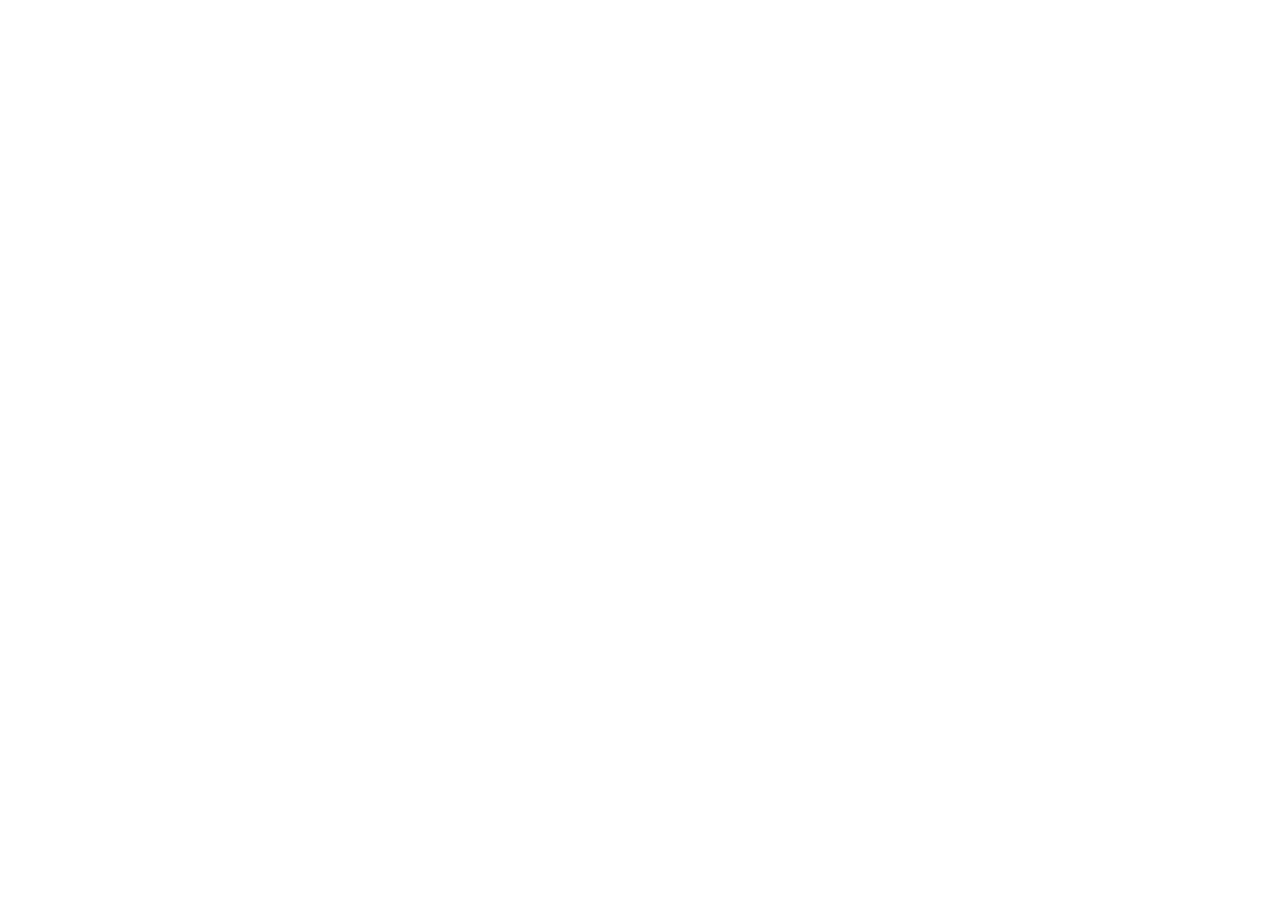
==== admin/index.html @ 70575418 "Adiciona painel /admin (Sveltia CMS) para gerenciar os bolos - Produtos migrados de js/produtos.js p" ====
<!doctype html>
<html lang="pt-BR">
<head>
  <meta charset="utf-8">
  <meta name="viewport" content="width=device-width, initial-scale=1">
  <meta name="robots" content="noindex, nofollow">
  <title>Painel — Belmiro Bolos</title>
</head>
<body>
  <!-- Sveltia CMS: lê a configuração de admin/config.yml -->
  <script src="https://unpkg.com/@sveltia/cms@0.218.3/dist/sveltia-cms.js"></script>
</body>
</html>
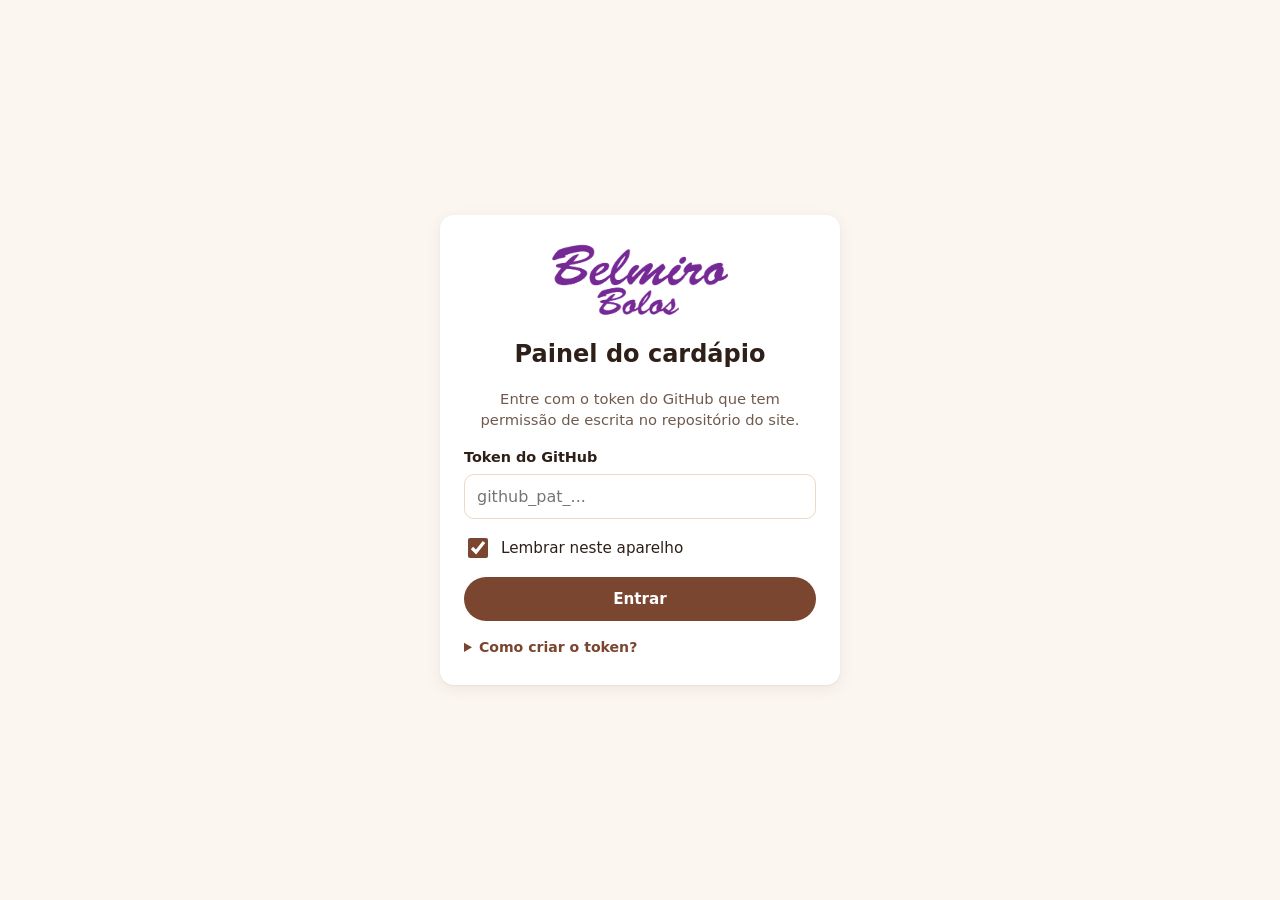
==== commit a3aaa051: "Troca o Sveltia CMS por um painel próprio em /admin - Painel em HTML/CSS/JS puro: bolos (criar, edit" ====
--- a/admin/index.html
+++ b/admin/index.html
@@ -2,12 +2,244 @@
 <html lang="pt-BR">
 <head>
   <meta charset="utf-8">
-  <meta name="viewport" content="width=device-width, initial-scale=1">
+  <meta name="viewport" content="width=device-width, initial-scale=1, viewport-fit=cover">
+  <meta http-equiv="Content-Security-Policy" content="default-src 'self'; script-src 'self'; style-src 'self' https://fonts.googleapis.com; font-src https://fonts.gstatic.com; img-src 'self' blob: data: https://raw.githubusercontent.com; connect-src https://api.github.com; object-src 'none'; base-uri 'self'; form-action 'none'">
   <meta name="robots" content="noindex, nofollow">
-  <title>Painel — Belmiro Bolos</title>
+  <meta name="referrer" content="no-referrer">
+  <title>Painel · Belmiro Bolos</title>
+  <link rel="icon" href="../img/logo.svg" type="image/svg+xml">
+  <link rel="preconnect" href="https://fonts.googleapis.com">
+  <link rel="preconnect" href="https://fonts.gstatic.com" crossorigin>
+  <link rel="stylesheet" href="https://fonts.googleapis.com/css2?family=Bricolage+Grotesque:opsz,wght@12..96,600..800&family=Plus+Jakarta+Sans:wght@400..800&display=swap">
+  <link rel="stylesheet" href="admin.css">
+  <script src="admin.js" defer></script>
 </head>
 <body>
-  <!-- Sveltia CMS: lê a configuração de admin/config.yml -->
-  <script src="https://unpkg.com/@sveltia/cms@0.218.3/dist/sveltia-cms.js"></script>
+
+  <!-- ================= Login ================= -->
+  <main id="telaLogin" class="login" hidden>
+    <form id="formLogin" class="login__cartao" novalidate>
+      <img class="login__logo" src="../img/utils/logo-horizontal.png" alt="Belmiro Bolos" width="220" height="70">
+      <h1>Painel do cardápio</h1>
+      <p class="suave">Entre com o token do GitHub que tem permissão de escrita no repositório do site.</p>
+
+      <label class="campo">
+        <span class="campo__rotulo">Token do GitHub</span>
+        <input id="campoToken" type="password" autocomplete="off" spellcheck="false" placeholder="github_pat_..." required>
+      </label>
+
+      <label class="checagem">
+        <input id="campoLembrar" type="checkbox" checked>
+        <span>Lembrar neste aparelho</span>
+      </label>
+
+      <p id="erroLogin" class="erro" role="alert" hidden></p>
+
+      <button id="btnEntrar" class="btn btn--primario btn--largo" type="submit">Entrar</button>
+
+      <details class="ajuda">
+        <summary>Como criar o token?</summary>
+        <ol>
+          <li>Abra <a href="https://github.com/settings/personal-access-tokens/new" target="_blank" rel="noopener">github.com/settings/personal-access-tokens/new</a>.</li>
+          <li><b>Repository access:</b> "Only select repositories", marque o repositório do site.</li>
+          <li><b>Permissions → Contents:</b> "Read and write".</li>
+          <li>Gere, copie e cole aqui. Para bloquear o acesso, basta revogar o token no GitHub.</li>
+        </ol>
+      </details>
+    </form>
+  </main>
+
+  <!-- ================= Painel ================= -->
+  <div id="telaApp" class="app" hidden>
+    <header class="topo">
+      <div class="topo__linha">
+        <div class="topo__marca">
+          <img src="../img/logo.svg" alt="" width="32" height="32">
+          <span>Painel</span>
+        </div>
+        <div class="topo__acoes">
+          <a class="btn btn--fantasma btn--p" href="../" target="_blank" rel="noopener">Ver site</a>
+          <button id="btnSair" class="btn btn--fantasma btn--p" type="button">Sair</button>
+        </div>
+      </div>
+      <div class="topo__linha topo__linha--publicar">
+        <p id="status" class="status" aria-live="polite">Carregando…</p>
+        <div class="topo__acoes">
+          <button id="btnDescartar" class="btn btn--fantasma btn--p" type="button" hidden>Descartar</button>
+          <button id="btnPublicar" class="btn btn--primario" type="button" disabled>Publicar</button>
+        </div>
+      </div>
+      <nav class="abas" role="tablist" aria-label="Seções">
+        <button class="aba" role="tab" type="button" data-aba="bolos" aria-selected="true">Bolos</button>
+        <button class="aba" role="tab" type="button" data-aba="categorias" aria-selected="false">Categorias</button>
+        <button class="aba" role="tab" type="button" data-aba="loja" aria-selected="false">Loja</button>
+      </nav>
+    </header>
+
+    <main class="conteudo">
+      <!-- ---------- Bolos ---------- -->
+      <section id="abaBolos" class="painel" role="tabpanel" aria-label="Bolos">
+        <div class="filtros">
+          <input id="campoBusca" class="filtros__busca" type="search" placeholder="Buscar bolo…" aria-label="Buscar bolo">
+          <select id="filtroCategoria" aria-label="Filtrar por categoria"></select>
+          <button id="btnNovoBolo" class="btn btn--primario" type="button">+ Novo bolo</button>
+        </div>
+        <p id="avisoOrdem" class="dica" hidden>Para reordenar, limpe a busca e o filtro.</p>
+        <p class="dica" id="dicaOrdem">Arraste pela alça <span aria-hidden="true">⠿</span> para mudar a ordem no cardápio.</p>
+        <ul id="listaBolos" class="lista"></ul>
+        <p id="semBolos" class="vazio" hidden>Nenhum bolo encontrado.</p>
+      </section>
+
+      <!-- ---------- Categorias ---------- -->
+      <section id="abaCategorias" class="painel" role="tabpanel" aria-label="Categorias" hidden>
+        <form id="formCategoria" class="filtros" novalidate>
+          <input id="campoNovaCategoria" class="filtros__busca" type="text" maxlength="40" placeholder="Nome da nova categoria" aria-label="Nome da nova categoria">
+          <button class="btn btn--primario" type="submit">+ Adicionar</button>
+        </form>
+        <p class="dica">A ordem aqui é a ordem dos botões de categoria no site. Só dá para excluir categorias sem bolos.</p>
+        <ul id="listaCategorias" class="lista"></ul>
+        <p id="semCategorias" class="vazio" hidden>Nenhuma categoria ainda.</p>
+      </section>
+
+      <!-- ---------- Loja ---------- -->
+      <section id="abaLoja" class="painel" role="tabpanel" aria-label="Loja" hidden>
+        <form id="formLoja" class="formulario" novalidate>
+          <fieldset>
+            <legend>Contato</legend>
+            <label class="campo"><span class="campo__rotulo">Nome da loja</span>
+              <input type="text" data-campo="nomeLoja" maxlength="60"></label>
+            <label class="campo"><span class="campo__rotulo">WhatsApp (recebe os pedidos)</span>
+              <input type="tel" data-campo="whatsapp" data-tipo="digitos" inputmode="numeric" maxlength="15" placeholder="5513991173134">
+              <span class="campo__dica">Só números: 55 + DDD + número.</span></label>
+            <label class="campo"><span class="campo__rotulo">Mensagem do botão de contato</span>
+              <input type="text" data-campo="mensagemContato" maxlength="200"></label>
+            <label class="campo"><span class="campo__rotulo">Telefone fixo</span>
+              <input type="tel" data-campo="rodape.telefone" maxlength="20" placeholder="(13) 2202-1187">
+              <span class="campo__dica">Deixe vazio para ocultar.</span></label>
+            <label class="campo"><span class="campo__rotulo">Quantidade máxima de um mesmo bolo por pedido</span>
+              <input type="number" data-campo="quantidadeMaxima" data-tipo="numero" min="1" max="99" inputmode="numeric"></label>
+          </fieldset>
+
+          <fieldset>
+            <legend>Rodapé</legend>
+            <label class="campo"><span class="campo__rotulo">Frase de apresentação</span>
+              <textarea data-campo="rodape.slogan" rows="2" maxlength="200"></textarea></label>
+            <label class="campo"><span class="campo__rotulo">Endereço (rua, número, bairro)</span>
+              <input type="text" data-campo="rodape.endereco" maxlength="120"></label>
+            <label class="campo"><span class="campo__rotulo">Horário de funcionamento</span>
+              <textarea data-campo="rodape.horario" data-tipo="linhas" rows="3"></textarea>
+              <span class="campo__dica">Uma linha por item, ex.: "Sábado: 8h30 às 19h".</span></label>
+            <label class="campo"><span class="campo__rotulo">Instagram (sem @)</span>
+              <input type="text" data-campo="rodape.instagram" maxlength="30" autocapitalize="off"></label>
+            <label class="campo"><span class="campo__rotulo">Facebook (nome da página)</span>
+              <input type="text" data-campo="rodape.facebook" maxlength="50" autocapitalize="off"></label>
+          </fieldset>
+
+          <fieldset>
+            <legend>Google (SEO local)</legend>
+            <div class="grade-3">
+              <label class="campo"><span class="campo__rotulo">Cidade</span>
+                <input type="text" data-campo="seo.cidade" maxlength="60"></label>
+              <label class="campo"><span class="campo__rotulo">UF</span>
+                <input type="text" data-campo="seo.estado" maxlength="2" autocapitalize="characters"></label>
+              <label class="campo"><span class="campo__rotulo">CEP</span>
+                <input type="text" data-campo="seo.cep" maxlength="9" inputmode="numeric"></label>
+            </div>
+            <label class="campo"><span class="campo__rotulo">Horários no formato do Google</span>
+              <textarea data-campo="seo.horarios" data-tipo="linhas" rows="2" spellcheck="false"></textarea>
+              <span class="campo__dica">Uma linha por faixa. Dias em inglês (Mo Tu We Th Fr Sa Su), ex.: "Mo-Fr 09:00-19:00".</span></label>
+          </fieldset>
+        </form>
+      </section>
+    </main>
+  </div>
+
+  <!-- ================= Editor de bolo ================= -->
+  <dialog id="dialogoBolo" class="dialogo" aria-labelledby="tituloDialogo">
+    <form id="formBolo" class="dialogo__corpo" method="dialog" novalidate>
+      <header class="dialogo__topo">
+        <h2 id="tituloDialogo">Bolo</h2>
+        <button class="btn-icone" type="button" data-fechar aria-label="Fechar">✕</button>
+      </header>
+
+      <div class="dialogo__rolagem">
+        <div class="foto-editor">
+          <div id="molduraFoto" class="foto-editor__moldura">
+            <img id="previaFoto" alt="" draggable="false">
+            <span id="semFoto" class="foto-editor__vazio">Sem foto</span>
+          </div>
+          <p id="dicaEnquadrar" class="campo__dica" hidden>Arraste a foto para ajustar o enquadramento (4:3).</p>
+          <label class="btn btn--secundario btn--largo">
+            <input id="campoFoto" type="file" accept="image/*" hidden>
+            <span id="rotuloFoto">Escolher foto</span>
+          </label>
+        </div>
+
+        <label class="campo"><span class="campo__rotulo">Nome *</span>
+          <input id="boloNome" type="text" maxlength="60" required></label>
+
+        <div class="grade-2">
+          <label class="campo"><span class="campo__rotulo">Preço (R$) *</span>
+            <input id="boloPreco" type="text" inputmode="decimal" placeholder="35,00" required></label>
+          <label class="campo"><span class="campo__rotulo">Categoria *</span>
+            <select id="boloCategoria" required></select></label>
+        </div>
+
+        <label class="interruptor">
+          <input id="boloDisponivel" type="checkbox">
+          <span class="interruptor__trilho" aria-hidden="true"></span>
+          <span>Disponível para pedido</span>
+        </label>
+
+        <label class="campo"><span class="campo__rotulo">Selo de destaque</span>
+          <input id="boloDestaque" type="text" maxlength="24" placeholder='Ex.: "Mais pedido" (vazio = sem selo)'></label>
+
+        <label class="campo"><span class="campo__rotulo">Descrição curta</span>
+          <textarea id="boloDescricao" rows="2" maxlength="140"></textarea>
+          <span class="campo__dica">Aparece no card do cardápio.</span></label>
+
+        <label class="campo"><span class="campo__rotulo">Detalhes</span>
+          <textarea id="boloDetalhes" rows="4" maxlength="600"></textarea>
+          <span class="campo__dica">Texto maior, exibido ao abrir o bolo.</span></label>
+
+        <p id="boloId" class="campo__dica"></p>
+        <p id="erroBolo" class="erro" role="alert" hidden></p>
+      </div>
+
+      <footer class="dialogo__rodape">
+        <button id="btnExcluirBolo" class="btn btn--perigo btn--p" type="button">Excluir</button>
+        <button id="btnDuplicarBolo" class="btn btn--fantasma btn--p" type="button">Duplicar</button>
+        <span class="espaco"></span>
+        <button id="btnSalvarBolo" class="btn btn--primario" type="submit">Salvar</button>
+      </footer>
+    </form>
+  </dialog>
+
+  <!-- ================= Modelos ================= -->
+  <template id="modeloBolo">
+    <li class="item">
+      <button class="alca" type="button" aria-label="Mover">⠿</button>
+      <img class="item__foto" alt="" width="64" height="48" loading="lazy">
+      <button class="item__info" type="button">
+        <span class="item__nome"></span>
+        <span class="item__meta"></span>
+      </button>
+      <label class="interruptor interruptor--p" title="Disponível">
+        <input class="item__disponivel" type="checkbox">
+        <span class="interruptor__trilho" aria-hidden="true"></span>
+      </label>
+    </li>
+  </template>
+
+  <template id="modeloCategoria">
+    <li class="item">
+      <button class="alca" type="button" aria-label="Mover">⠿</button>
+      <input class="item__campo" type="text" maxlength="40" aria-label="Nome da categoria">
+      <span class="item__meta item__contagem"></span>
+      <button class="btn-icone item__excluir" type="button" aria-label="Excluir categoria">🗑</button>
+    </li>
+  </template>
+
+  <div id="toast" class="toast" role="status" aria-live="polite" hidden></div>
 </body>
 </html>
--- a/admin/admin.css
+++ b/admin/admin.css
@@ -0,0 +1,445 @@
+/* =================================================================
+   BELMIRO BOLOS - Painel do cardápio
+   Mobile-first. Mesmas cores do site (css/style.css).
+   ================================================================= */
+
+:root {
+  --marrom: #7a4630;
+  --marrom-escuro: #5a3222;
+  --creme: #fbf6f0;
+  --creme-2: #f6e7d8;
+  --pessego: #e9b58f;
+  --texto: #2e2019;
+  --texto-suave: #6f5a4d;
+  --borda: #ead9c8;
+  --branco: #ffffff;
+  --verde: #1c8a4b;
+  --erro: #b3261e;
+  --erro-fundo: #fbe9e7;
+  --aviso: #8a5a00;
+  --aviso-fundo: #fff4d6;
+
+  --fonte-titulo: "Bricolage Grotesque", "Plus Jakarta Sans", system-ui, -apple-system, "Segoe UI", Roboto, sans-serif;
+  --fonte-texto: "Plus Jakarta Sans", system-ui, -apple-system, "Segoe UI", Roboto, sans-serif;
+
+  --raio: 14px;
+  --raio-p: 10px;
+  --sombra: 0 1px 2px rgba(90, 50, 34, .06), 0 4px 16px rgba(90, 50, 34, .08);
+  --sombra-forte: 0 12px 40px rgba(46, 32, 25, .25);
+  --gutter: 16px;
+  --largura: 900px;
+
+  color-scheme: light;
+}
+
+/* ---------- Base ---------- */
+*, *::before, *::after { box-sizing: border-box; }
+
+body {
+  margin: 0;
+  min-height: 100dvh;
+  background: var(--creme);
+  color: var(--texto);
+  font-family: var(--fonte-texto);
+  font-size: 16px;
+  line-height: 1.45;
+  -webkit-font-smoothing: antialiased;
+  -webkit-tap-highlight-color: transparent;
+}
+
+img { max-width: 100%; display: block; }
+button, input, select, textarea { font: inherit; color: inherit; }
+button { cursor: pointer; }
+button:disabled { cursor: not-allowed; }
+h1, h2, p { margin: 0; }
+ul, ol { margin: 0; padding: 0; }
+a { color: var(--marrom); }
+
+[hidden] { display: none !important; }
+
+:focus-visible {
+  outline: 3px solid var(--pessego);
+  outline-offset: 2px;
+}
+
+.suave { color: var(--texto-suave); }
+
+/* ---------- Botões ---------- */
+.btn {
+  display: inline-flex;
+  align-items: center;
+  justify-content: center;
+  gap: 6px;
+  min-height: 44px;
+  padding: 0 18px;
+  border: 1.5px solid transparent;
+  border-radius: 999px;
+  background: none;
+  font-weight: 700;
+  font-size: .95rem;
+  text-decoration: none;
+  white-space: nowrap;
+  transition: background-color .15s, border-color .15s, opacity .15s;
+}
+.btn--p { min-height: 38px; padding: 0 14px; font-size: .88rem; }
+.btn--largo { width: 100%; }
+.btn--primario { background: var(--marrom); color: var(--branco); }
+.btn--primario:hover:not(:disabled) { background: var(--marrom-escuro); }
+.btn--primario:disabled { opacity: .45; }
+.btn--secundario { border-color: var(--marrom); color: var(--marrom); background: var(--branco); }
+.btn--secundario:hover { background: var(--creme-2); }
+.btn--fantasma { color: var(--marrom); }
+.btn--fantasma:hover { background: var(--creme-2); }
+.btn--perigo { color: var(--erro); }
+.btn--perigo:hover { background: var(--erro-fundo); }
+
+.btn-icone {
+  display: inline-grid;
+  place-items: center;
+  width: 40px;
+  height: 40px;
+  flex: none;
+  border: 0;
+  border-radius: 50%;
+  background: none;
+  font-size: 1.05rem;
+}
+.btn-icone:hover:not(:disabled) { background: var(--creme-2); }
+.btn-icone:disabled { opacity: .3; }
+
+/* ---------- Campos ---------- */
+.campo { display: grid; gap: 6px; }
+.campo__rotulo { font-weight: 700; font-size: .9rem; }
+.campo__dica { font-size: .82rem; color: var(--texto-suave); }
+
+input[type="text"], input[type="password"], input[type="search"], input[type="tel"], input[type="number"],
+select, textarea {
+  width: 100%;
+  min-height: 44px;
+  padding: 10px 12px;
+  border: 1.5px solid var(--borda);
+  border-radius: var(--raio-p);
+  background: var(--branco);
+  font-size: 16px; /* evita zoom no iOS */
+}
+textarea { resize: vertical; min-height: 0; }
+input:focus, select:focus, textarea:focus { border-color: var(--marrom); outline: none; }
+
+.checagem { display: flex; align-items: center; gap: 10px; font-size: .95rem; }
+.checagem input { width: 20px; height: 20px; accent-color: var(--marrom); }
+
+.erro {
+  padding: 10px 12px;
+  border-radius: var(--raio-p);
+  background: var(--erro-fundo);
+  color: var(--erro);
+  font-size: .9rem;
+  font-weight: 600;
+}
+
+/* Interruptor (checkbox estilizado) */
+.interruptor {
+  display: inline-flex;
+  align-items: center;
+  gap: 12px;
+  font-weight: 600;
+  cursor: pointer;
+  user-select: none;
+}
+.interruptor input { position: absolute; opacity: 0; width: 1px; height: 1px; }
+.interruptor__trilho {
+  position: relative;
+  width: 48px;
+  height: 28px;
+  flex: none;
+  border-radius: 999px;
+  background: #cdbcae;
+  transition: background-color .15s;
+}
+.interruptor__trilho::after {
+  content: "";
+  position: absolute;
+  top: 3px;
+  left: 3px;
+  width: 22px;
+  height: 22px;
+  border-radius: 50%;
+  background: var(--branco);
+  box-shadow: 0 1px 3px rgba(0, 0, 0, .25);
+  transition: transform .15s;
+}
+.interruptor input:checked + .interruptor__trilho { background: var(--verde); }
+.interruptor input:checked + .interruptor__trilho::after { transform: translateX(20px); }
+.interruptor input:focus-visible + .interruptor__trilho { outline: 3px solid var(--pessego); outline-offset: 2px; }
+.interruptor--p .interruptor__trilho { width: 42px; height: 24px; }
+.interruptor--p .interruptor__trilho::after { width: 18px; height: 18px; }
+.interruptor--p input:checked + .interruptor__trilho::after { transform: translateX(18px); }
+
+/* ---------- Login ---------- */
+.login {
+  display: grid;
+  place-items: center;
+  min-height: 100dvh;
+  padding: 24px var(--gutter);
+}
+.login__cartao {
+  display: grid;
+  gap: 16px;
+  width: 100%;
+  max-width: 400px;
+  padding: 28px 24px;
+  border-radius: var(--raio);
+  background: var(--branco);
+  box-shadow: var(--sombra);
+}
+.login__logo { width: 180px; height: auto; margin: 0 auto 4px; }
+.login h1 { font-family: var(--fonte-titulo); font-size: 1.5rem; text-align: center; }
+.login .suave { font-size: .92rem; text-align: center; }
+.ajuda { font-size: .88rem; color: var(--texto-suave); }
+.ajuda summary { cursor: pointer; font-weight: 700; color: var(--marrom); }
+.ajuda ol { margin-top: 8px; padding-left: 20px; display: grid; gap: 4px; }
+.ajuda a { overflow-wrap: anywhere; }
+
+/* ---------- Topo ---------- */
+.topo {
+  position: sticky;
+  top: 0;
+  z-index: 10;
+  background: var(--branco);
+  box-shadow: var(--sombra);
+}
+.topo__linha {
+  display: flex;
+  align-items: center;
+  justify-content: space-between;
+  gap: 8px;
+  max-width: var(--largura);
+  margin: 0 auto;
+  padding: 8px var(--gutter);
+}
+.topo__linha--publicar { padding-top: 0; }
+.topo__marca {
+  display: flex;
+  align-items: center;
+  gap: 8px;
+  font-family: var(--fonte-titulo);
+  font-weight: 800;
+  font-size: 1.15rem;
+  color: var(--marrom);
+}
+.topo__acoes { display: flex; align-items: center; gap: 4px; }
+
+.status {
+  display: flex;
+  align-items: center;
+  gap: 8px;
+  min-width: 0;
+  font-size: .88rem;
+  color: var(--texto-suave);
+}
+.status::before {
+  content: "";
+  width: 9px;
+  height: 9px;
+  flex: none;
+  border-radius: 50%;
+  background: var(--verde);
+}
+.status--pendente { color: var(--aviso); font-weight: 700; }
+.status--pendente::before { background: #e0a100; }
+.status--ocupado::before { background: var(--pessego); animation: pulsar 1s infinite alternate; }
+@keyframes pulsar { to { opacity: .3; } }
+
+.abas {
+  display: flex;
+  max-width: var(--largura);
+  margin: 0 auto;
+  padding: 0 var(--gutter);
+}
+.aba {
+  flex: 1;
+  min-height: 44px;
+  border: 0;
+  border-bottom: 3px solid transparent;
+  background: none;
+  font-weight: 700;
+  color: var(--texto-suave);
+}
+.aba[aria-selected="true"] { color: var(--marrom); border-bottom-color: var(--marrom); }
+
+/* ---------- Conteúdo ---------- */
+.conteudo {
+  max-width: var(--largura);
+  margin: 0 auto;
+  padding: 16px var(--gutter) 48px;
+}
+.painel { display: grid; gap: 12px; }
+
+.filtros { display: flex; flex-wrap: wrap; gap: 8px; }
+.filtros__busca { flex: 1 1 200px; }
+.filtros select { flex: 1 1 140px; width: auto; }
+.filtros .btn { flex: 1 1 auto; }
+
+.dica { font-size: .85rem; color: var(--texto-suave); }
+.vazio { padding: 32px 0; text-align: center; color: var(--texto-suave); }
+
+/* ---------- Listas (bolos e categorias) ---------- */
+.lista { display: grid; gap: 8px; list-style: none; }
+
+.item {
+  display: flex;
+  align-items: center;
+  gap: 10px;
+  min-height: 64px;
+  padding: 8px 12px 8px 4px;
+  border: 1.5px solid var(--borda);
+  border-radius: var(--raio);
+  background: var(--branco);
+}
+.item--indisponivel .item__foto { filter: grayscale(1); opacity: .6; }
+.item--indisponivel .item__nome { color: var(--texto-suave); }
+.item.arrastando {
+  position: relative;
+  z-index: 2;
+  border-color: var(--marrom);
+  box-shadow: var(--sombra-forte);
+  transform: scale(1.02);
+}
+
+.alca {
+  display: grid;
+  place-items: center;
+  width: 36px;
+  height: 48px;
+  flex: none;
+  border: 0;
+  border-radius: var(--raio-p);
+  background: none;
+  font-size: 1.3rem;
+  color: var(--texto-suave);
+  cursor: grab;
+  touch-action: none; /* arrastar no celular sem rolar a página */
+}
+.alca:active { cursor: grabbing; }
+.alca:disabled { opacity: .25; cursor: not-allowed; }
+
+.item__foto {
+  width: 64px;
+  height: 48px;
+  flex: none;
+  border-radius: 8px;
+  background: var(--creme-2);
+  object-fit: cover;
+}
+.item__info {
+  display: grid;
+  flex: 1;
+  min-width: 0;
+  padding: 4px 0;
+  border: 0;
+  background: none;
+  text-align: left;
+}
+.item__nome {
+  font-weight: 700;
+  overflow: hidden;
+  text-overflow: ellipsis;
+  white-space: nowrap;
+}
+.item__meta { font-size: .82rem; color: var(--texto-suave); }
+.item__meta b { color: var(--aviso); }
+.item__campo { flex: 1; min-width: 0; }
+.item__contagem { flex: none; }
+
+/* ---------- Formulário da loja ---------- */
+.formulario { display: grid; gap: 16px; }
+.formulario fieldset {
+  display: grid;
+  gap: 14px;
+  margin: 0;
+  padding: 16px;
+  border: 1.5px solid var(--borda);
+  border-radius: var(--raio);
+  background: var(--branco);
+}
+.formulario legend { padding: 0 6px; font-family: var(--fonte-titulo); font-weight: 800; color: var(--marrom); }
+.grade-2, .grade-3 { display: grid; gap: 12px; }
+@media (min-width: 560px) {
+  .grade-2 { grid-template-columns: 1fr 1fr; }
+  .grade-3 { grid-template-columns: 2fr 1fr 1fr; }
+}
+
+/* ---------- Diálogo do bolo ---------- */
+.dialogo {
+  width: 100%;
+  max-width: 560px;
+  max-height: 100dvh;
+  margin: auto;
+  padding: 0;
+  border: 0;
+  border-radius: var(--raio);
+  background: var(--branco);
+  box-shadow: var(--sombra-forte);
+}
+.dialogo::backdrop { background: rgba(46, 32, 25, .5); }
+.dialogo__corpo { display: flex; flex-direction: column; max-height: 92dvh; }
+.dialogo__topo, .dialogo__rodape {
+  display: flex;
+  align-items: center;
+  gap: 8px;
+  padding: 12px 16px;
+}
+.dialogo__topo { justify-content: space-between; border-bottom: 1px solid var(--borda); }
+.dialogo__topo h2 { font-family: var(--fonte-titulo); font-size: 1.25rem; }
+.dialogo__rolagem { display: grid; gap: 16px; padding: 16px; overflow-y: auto; }
+.dialogo__rodape { border-top: 1px solid var(--borda); padding-bottom: max(12px, env(safe-area-inset-bottom)); }
+.espaco { flex: 1; }
+
+@media (max-width: 600px) {
+  .dialogo { max-width: none; height: 100dvh; max-height: none; border-radius: 0; }
+  .dialogo__corpo { height: 100%; max-height: none; }
+  .dialogo__rolagem { flex: 1; }
+}
+
+.foto-editor { display: grid; gap: 8px; }
+.foto-editor__moldura {
+  position: relative;
+  aspect-ratio: 4 / 3;
+  overflow: hidden;
+  border-radius: var(--raio-p);
+  background: var(--creme-2);
+  touch-action: none;
+}
+.foto-editor__moldura img {
+  width: 100%;
+  height: 100%;
+  object-fit: cover;
+  user-select: none;
+}
+.foto-editor__moldura--ajustavel { cursor: move; outline: 2px dashed var(--marrom); outline-offset: -2px; }
+.foto-editor__vazio {
+  position: absolute;
+  inset: 0;
+  display: grid;
+  place-items: center;
+  color: var(--texto-suave);
+  font-weight: 600;
+}
+
+/* ---------- Toast ---------- */
+.toast {
+  position: fixed;
+  left: 50%;
+  bottom: max(20px, env(safe-area-inset-bottom));
+  z-index: 100;
+  max-width: calc(100% - 2 * var(--gutter));
+  padding: 12px 18px;
+  border-radius: var(--raio-p);
+  background: var(--texto);
+  color: var(--branco);
+  font-weight: 600;
+  font-size: .92rem;
+  box-shadow: var(--sombra-forte);
+  transform: translateX(-50%);
+}
+.toast--erro { background: var(--erro); }
